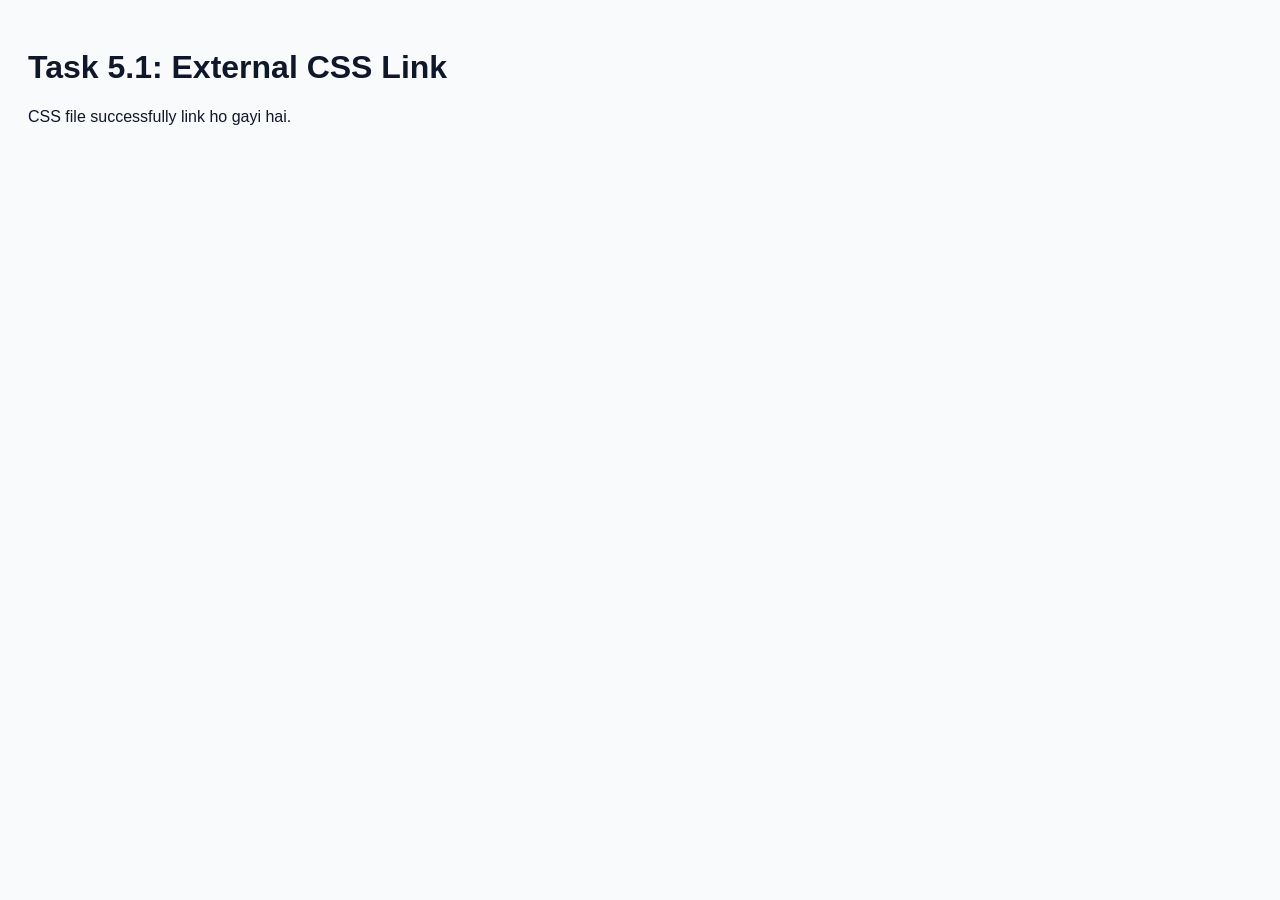
==== week5/index.html @ f66a62c0 "Task 5.1: Created index.html and linked external style.css in week 5 folder" ====
<!DOCTYPE html>
<html lang="en">

<head>
    <meta charset="UTF-8">
    <meta name="viewport" content="width=device-width, initial-scale=1.0">
    <title>Week 5 - Task 5.1</title>

    <!-- Task 5.1: External CSS link kiya -->
    <link rel="stylesheet" href="style.css">
</head>

<body>
    <h1>Task 5.1: External CSS Link</h1>
    <p>CSS file successfully link ho gayi hai.</p>
</body>

</html>
---- week5/style.css ----
/* Task 5.1: Initial CSS styling */
body {
    font-family: sans-serif;
    background-color: #f8fafc;
    color: #0f172a;
    padding: 20px;
}
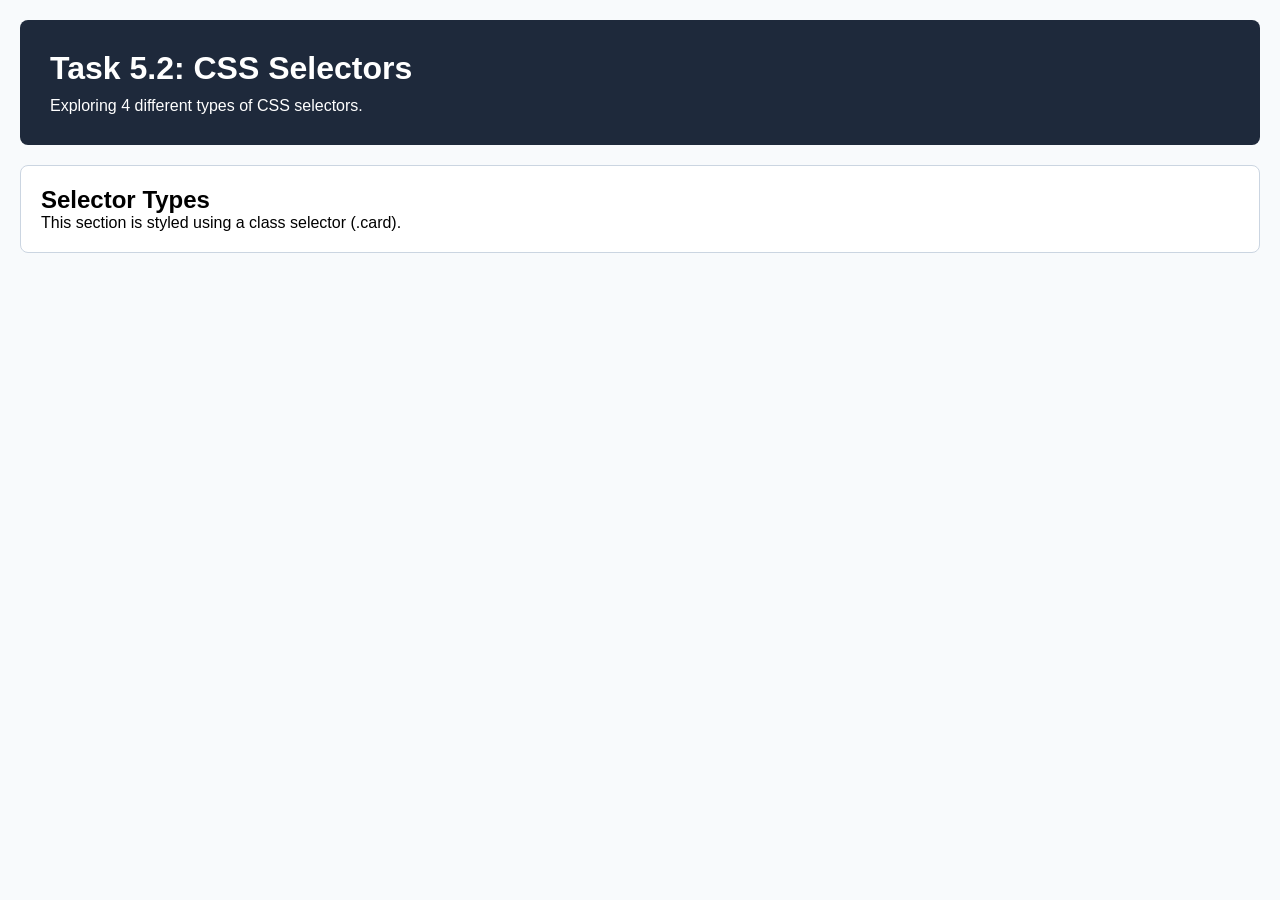
==== commit 8bc5aabe: "Task 5.2 : Implemented 4 selector type (*, h1, #hero, .card)" ====
--- a/week5/index.html
+++ b/week5/index.html
@@ -4,15 +4,26 @@
 <head>
     <meta charset="UTF-8">
     <meta name="viewport" content="width=device-width, initial-scale=1.0">
-    <title>Week 5 - Task 5.1</title>
-
-    <!-- Task 5.1: External CSS link kiya -->
+    <title>Week 5 - Task 5.2</title>
     <link rel="stylesheet" href="style.css">
 </head>
 
 <body>
-    <h1>Task 5.1: External CSS Link</h1>
-    <p>CSS file successfully link ho gayi hai.</p>
+
+    <!-- ID Selector Target (#hero) -->
+    <header id="hero">
+        <h1>Task 5.2: CSS Selectors</h1>
+        <p>Exploring 4 different types of CSS selectors.</p>
+    </header>
+
+    <main>
+        <!-- Class Selector Target (.card) -->
+        <section class="card">
+            <h2>Selector Types</h2>
+            <p>This section is styled using a class selector (.card).</p>
+        </section>
+    </main>
+
 </body>
 
 </html>
--- a/week5/style.css
+++ b/week5/style.css
@@ -1,7 +1,35 @@
-/* Task 5.1: Initial CSS styling */
+/* 1. Universal Selector (*) */
+* {
+    margin: 0;
+    padding: 0;
+    box-sizing: border-box;
+}
+
 body {
     font-family: sans-serif;
     background-color: #f8fafc;
-    color: #0f172a;
     padding: 20px;
+}
+
+/* 2. Element Selector (h1) */
+h1 {
+    color: #ffffff;
+    margin-bottom: 10px;
+}
+
+/* 3. ID Selector (#hero) */
+#hero {
+    background-color: #1e293b;
+    color: #ffffff;
+    padding: 30px;
+    border-radius: 8px;
+    margin-bottom: 20px;
+}
+
+/* 4. Class Selector (.card) */
+.card {
+    background-color: #ffffff;
+    border: 1px solid #cbd5e1;
+    padding: 20px;
+    border-radius: 8px;
 }
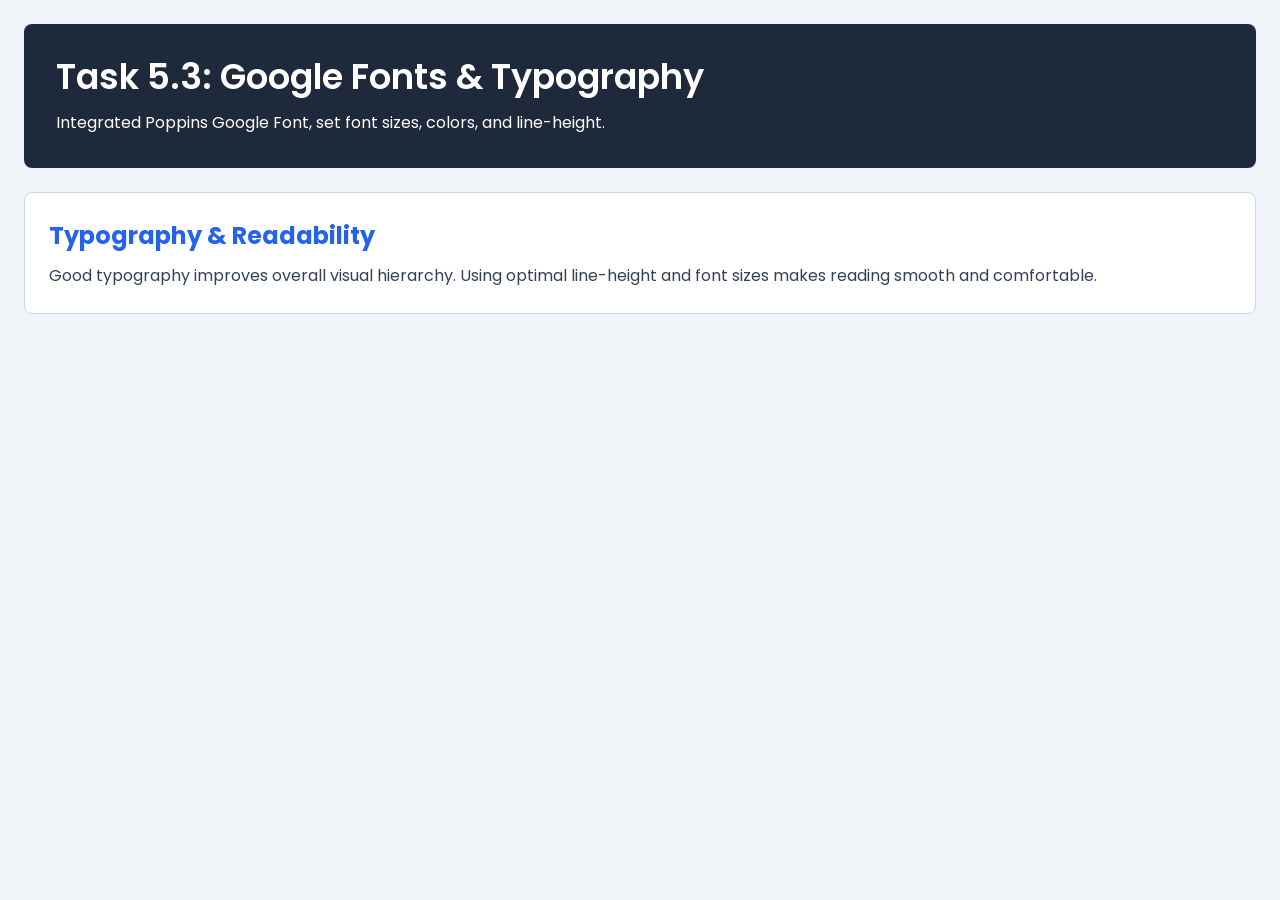
==== commit 37ae1073: "Task 5.3: Integrated Google Font poppins, updated font sizes, colors, and line-height" ====
--- a/week5/index.html
+++ b/week5/index.html
@@ -4,23 +4,30 @@
 <head>
     <meta charset="UTF-8">
     <meta name="viewport" content="width=device-width, initial-scale=1.0">
-    <title>Week 5 - Task 5.2</title>
+    <title>Week 5 - Task 5.3</title>
+
+    <!-- Task 5.3: Google Font (Poppins) Link -->
+    <link rel="preconnect" href="https://fonts.googleapis.com">
+    <link rel="preconnect" href="https://fonts.gstatic.com" crossorigin>
+    <link href="https://fonts.googleapis.com/css2?family=Poppins:wght@300;400;600&display=swap" rel="stylesheet">
+
     <link rel="stylesheet" href="style.css">
 </head>
 
 <body>
 
-    <!-- ID Selector Target (#hero) -->
     <header id="hero">
-        <h1>Task 5.2: CSS Selectors</h1>
-        <p>Exploring 4 different types of CSS selectors.</p>
+        <h1>Task 5.3: Google Fonts & Typography</h1>
+        <p>Integrated Poppins Google Font, set font sizes, colors, and line-height.</p>
     </header>
 
     <main>
-        <!-- Class Selector Target (.card) -->
         <section class="card">
-            <h2>Selector Types</h2>
-            <p>This section is styled using a class selector (.card).</p>
+            <h2>Typography & Readability</h2>
+            <p>
+                Good typography improves overall visual hierarchy. Using optimal line-height and font sizes
+                makes reading smooth and comfortable.
+            </p>
         </section>
     </main>
 
--- a/week5/style.css
+++ b/week5/style.css
@@ -1,35 +1,45 @@
-/* 1. Universal Selector (*) */
 * {
     margin: 0;
     padding: 0;
     box-sizing: border-box;
 }
 
+/* Task 5.3: Google Font, Colors, Base Font-Size & Line-Height */
 body {
-    font-family: sans-serif;
-    background-color: #f8fafc;
-    padding: 20px;
+    font-family: 'Poppins', sans-serif;
+    background-color: #f1f5f9;
+    color: #334155;
+    font-size: 16px;
+    line-height: 1.6;
+    padding: 24px;
 }
 
-/* 2. Element Selector (h1) */
-h1 {
-    color: #ffffff;
-    margin-bottom: 10px;
-}
-
-/* 3. ID Selector (#hero) */
 #hero {
     background-color: #1e293b;
     color: #ffffff;
-    padding: 30px;
+    padding: 32px;
     border-radius: 8px;
-    margin-bottom: 20px;
+    margin-bottom: 24px;
 }
 
-/* 4. Class Selector (.card) */
+/* Task 5.3: Specific Typography Styles */
+h1 {
+    font-size: 2.2rem;
+    font-weight: 600;
+    color: #ffffff;
+    line-height: 1.2;
+    margin-bottom: 12px;
+}
+
+h2 {
+    font-size: 1.5rem;
+    color: #2563eb;
+    margin-bottom: 8px;
+}
+
 .card {
     background-color: #ffffff;
     border: 1px solid #cbd5e1;
-    padding: 20px;
+    padding: 24px;
     border-radius: 8px;
 }
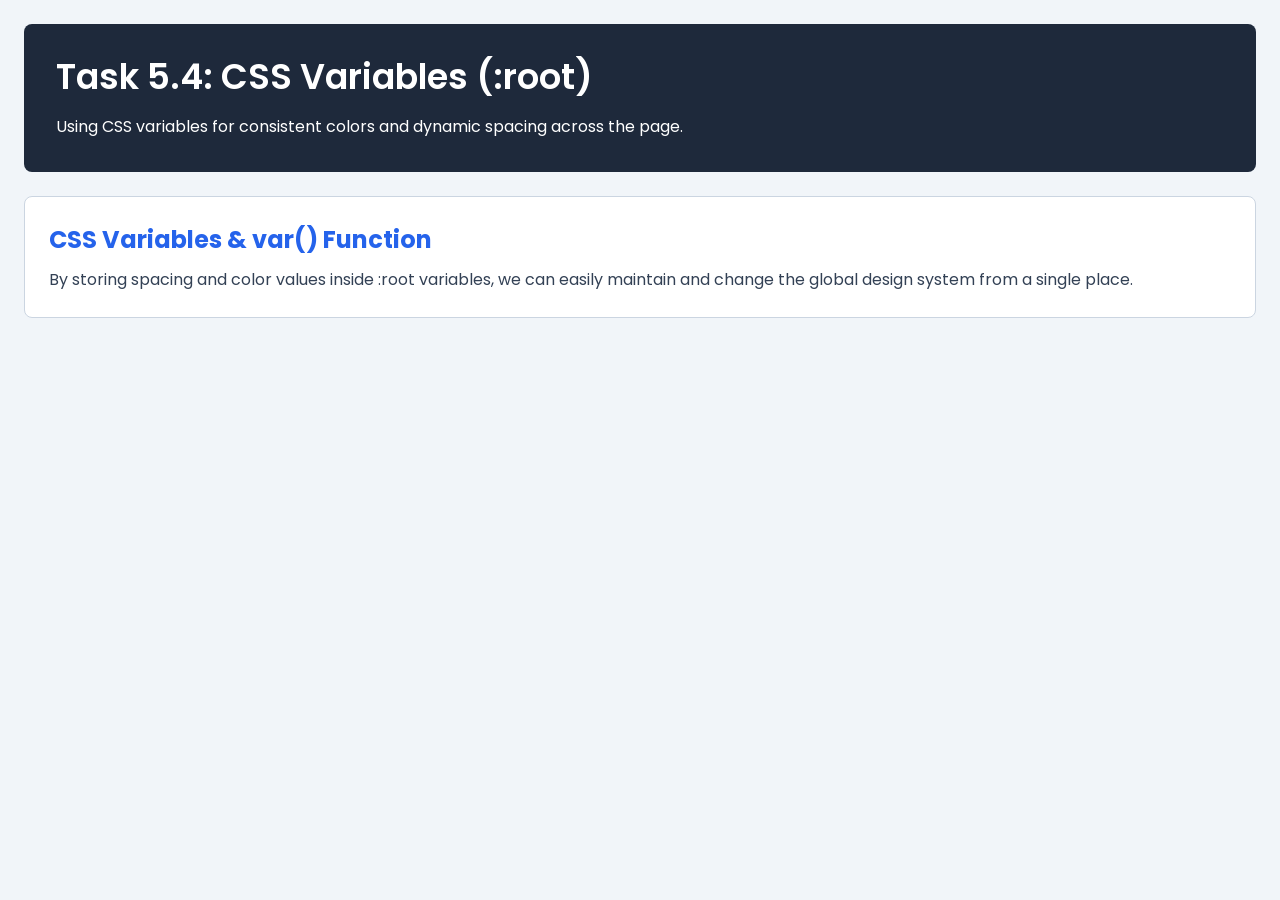
==== commit 8df15b4a: "Task 5.4: Added : root CSS variable for colors and spacing using var()" ====
--- a/week5/index.html
+++ b/week5/index.html
@@ -4,9 +4,9 @@
 <head>
     <meta charset="UTF-8">
     <meta name="viewport" content="width=device-width, initial-scale=1.0">
-    <title>Week 5 - Task 5.3</title>
+    <title>Week 5 - Task 5.4</title>
 
-    <!-- Task 5.3: Google Font (Poppins) Link -->
+    <!-- Google Font (Poppins) -->
     <link rel="preconnect" href="https://fonts.googleapis.com">
     <link rel="preconnect" href="https://fonts.gstatic.com" crossorigin>
     <link href="https://fonts.googleapis.com/css2?family=Poppins:wght@300;400;600&display=swap" rel="stylesheet">
@@ -17,16 +17,16 @@
 <body>
 
     <header id="hero">
-        <h1>Task 5.3: Google Fonts & Typography</h1>
-        <p>Integrated Poppins Google Font, set font sizes, colors, and line-height.</p>
+        <h1>Task 5.4: CSS Variables (:root)</h1>
+        <p>Using CSS variables for consistent colors and dynamic spacing across the page.</p>
     </header>
 
     <main>
         <section class="card">
-            <h2>Typography & Readability</h2>
+            <h2>CSS Variables & var() Function</h2>
             <p>
-                Good typography improves overall visual hierarchy. Using optimal line-height and font sizes
-                makes reading smooth and comfortable.
+                By storing spacing and color values inside :root variables, we can easily maintain
+                and change the global design system from a single place.
             </p>
         </section>
     </main>
--- a/week5/style.css
+++ b/week5/style.css
@@ -1,45 +1,65 @@
+/* Task 5.4: Define Colors and Spacing in :root Variables */
+:root {
+    /* Colors */
+    --bg-color: #f1f5f9;
+    --card-bg: #ffffff;
+    --hero-bg: #1e293b;
+    --primary-color: #2563eb;
+    --text-main: #334155;
+    --text-light: #ffffff;
+    --border-color: #cbd5e1;
+
+    /* Spacing */
+    --space-sm: 8px;
+    --space-md: 16px;
+    --space-lg: 24px;
+    --space-xl: 32px;
+
+    /* Typography */
+    --font-main: 'Poppins', sans-serif;
+}
+
 * {
     margin: 0;
     padding: 0;
     box-sizing: border-box;
 }
 
-/* Task 5.3: Google Font, Colors, Base Font-Size & Line-Height */
+/* Using CSS Variables via var() */
 body {
-    font-family: 'Poppins', sans-serif;
-    background-color: #f1f5f9;
-    color: #334155;
+    font-family: var(--font-main);
+    background-color: var(--bg-color);
+    color: var(--text-main);
     font-size: 16px;
     line-height: 1.6;
-    padding: 24px;
+    padding: var(--space-lg);
 }
 
 #hero {
-    background-color: #1e293b;
-    color: #ffffff;
-    padding: 32px;
+    background-color: var(--hero-bg);
+    color: var(--text-light);
+    padding: var(--space-xl);
     border-radius: 8px;
-    margin-bottom: 24px;
+    margin-bottom: var(--space-lg);
 }
 
-/* Task 5.3: Specific Typography Styles */
 h1 {
     font-size: 2.2rem;
     font-weight: 600;
-    color: #ffffff;
+    color: var(--text-light);
     line-height: 1.2;
-    margin-bottom: 12px;
+    margin-bottom: var(--space-md);
 }
 
 h2 {
     font-size: 1.5rem;
-    color: #2563eb;
-    margin-bottom: 8px;
+    color: var(--primary-color);
+    margin-bottom: var(--space-sm);
 }
 
 .card {
-    background-color: #ffffff;
-    border: 1px solid #cbd5e1;
-    padding: 24px;
+    background-color: var(--card-bg);
+    border: 1px solid var(--border-color);
+    padding: var(--space-lg);
     border-radius: 8px;
 }
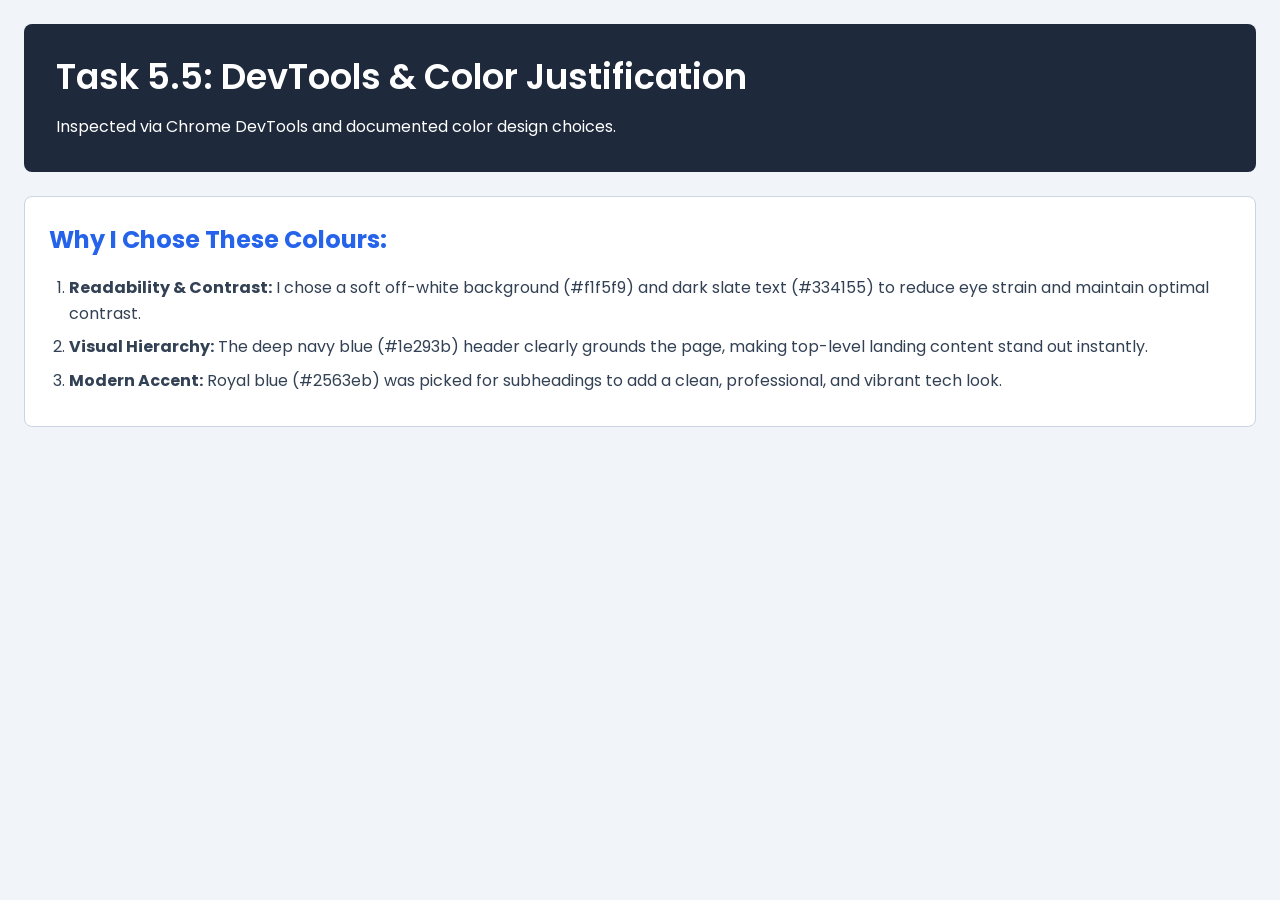
==== commit 0dfacfa6: "Task 5.5: Verified styles with DevTools and added 3-line color choise justification" ====
--- a/week5/index.html
+++ b/week5/index.html
@@ -4,7 +4,7 @@
 <head>
     <meta charset="UTF-8">
     <meta name="viewport" content="width=device-width, initial-scale=1.0">
-    <title>Week 5 - Task 5.4</title>
+    <title>Week 5 - Task 5.5</title>
 
     <!-- Google Font (Poppins) -->
     <link rel="preconnect" href="https://fonts.googleapis.com">
@@ -17,17 +17,21 @@
 <body>
 
     <header id="hero">
-        <h1>Task 5.4: CSS Variables (:root)</h1>
-        <p>Using CSS variables for consistent colors and dynamic spacing across the page.</p>
+        <h1>Task 5.5: DevTools & Color Justification</h1>
+        <p>Inspected via Chrome DevTools and documented color design choices.</p>
     </header>
 
     <main>
         <section class="card">
-            <h2>CSS Variables & var() Function</h2>
-            <p>
-                By storing spacing and color values inside :root variables, we can easily maintain
-                and change the global design system from a single place.
-            </p>
+            <h2>Why I Chose These Colours:</h2>
+            <ol class="color-reasons">
+                <li><strong>Readability & Contrast:</strong> I chose a soft off-white background (#f1f5f9) and dark
+                    slate text (#334155) to reduce eye strain and maintain optimal contrast.</li>
+                <li><strong>Visual Hierarchy:</strong> The deep navy blue (#1e293b) header clearly grounds the page,
+                    making top-level landing content stand out instantly.</li>
+                <li><strong>Modern Accent:</strong> Royal blue (#2563eb) was picked for subheadings to add a clean,
+                    professional, and vibrant tech look.</li>
+            </ol>
         </section>
     </main>
 
--- a/week5/style.css
+++ b/week5/style.css
@@ -1,4 +1,3 @@
-/* Task 5.4: Define Colors and Spacing in :root Variables */
 :root {
     /* Colors */
     --bg-color: #f1f5f9;
@@ -25,7 +24,6 @@
     box-sizing: border-box;
 }
 
-/* Using CSS Variables via var() */
 body {
     font-family: var(--font-main);
     background-color: var(--bg-color);
@@ -54,7 +52,7 @@
 h2 {
     font-size: 1.5rem;
     color: var(--primary-color);
-    margin-bottom: var(--space-sm);
+    margin-bottom: var(--space-md);
 }
 
 .card {
@@ -62,4 +60,12 @@
     border: 1px solid var(--border-color);
     padding: var(--space-lg);
     border-radius: 8px;
+}
+
+.color-reasons {
+    padding-left: 20px;
+}
+
+.color-reasons li {
+    margin-bottom: var(--space-sm);
 }
